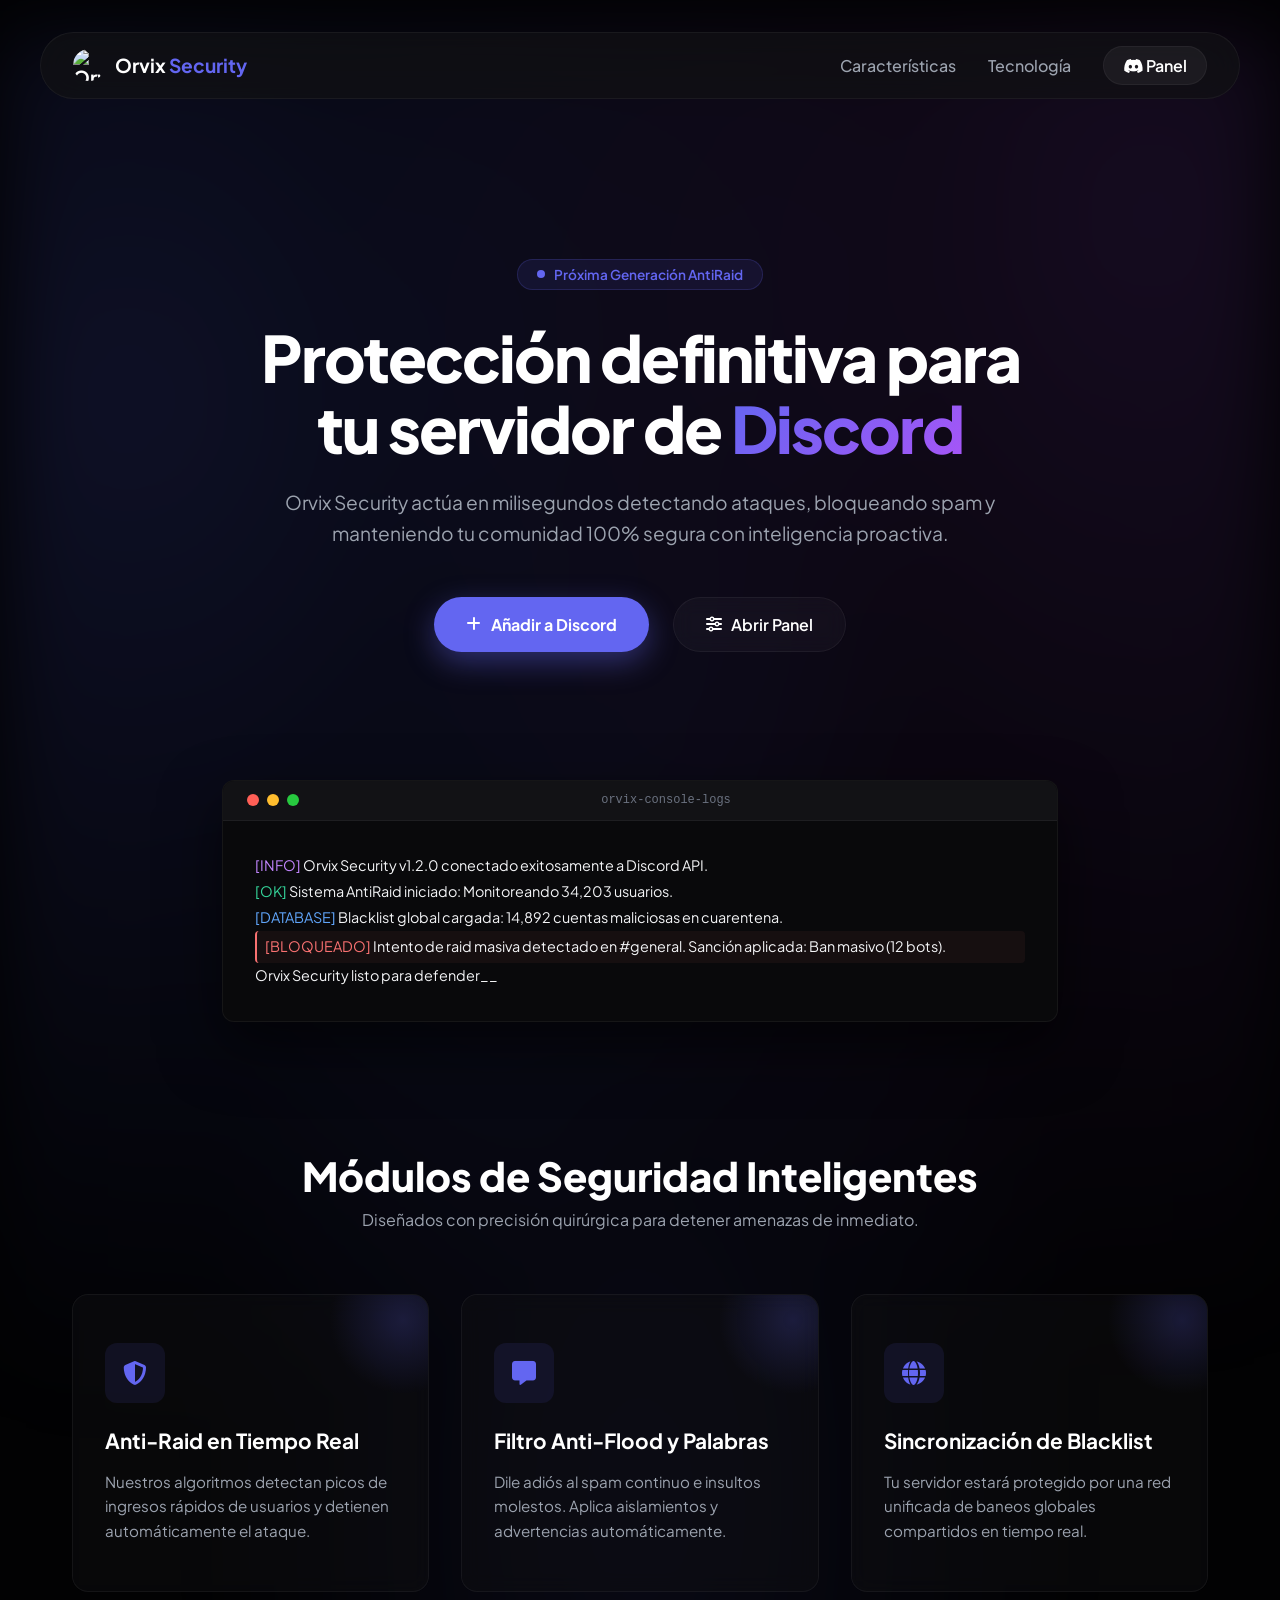
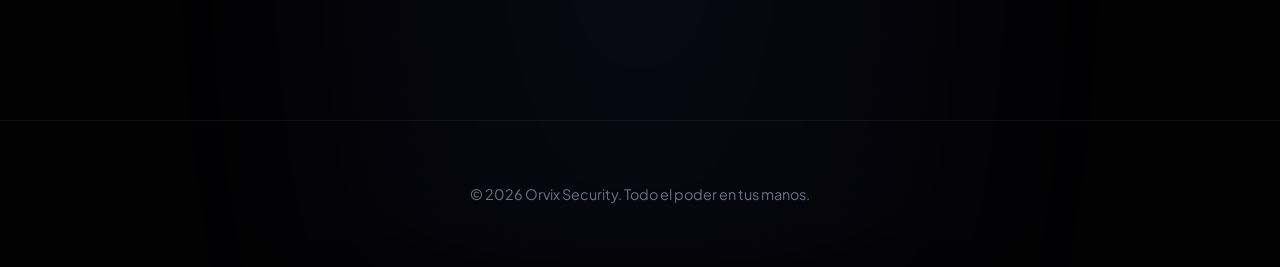
==== public/index.html @ feacaa22 "jl" ====
<!DOCTYPE html>
<html lang="es">
<head>
    <meta charset="UTF-8">
    <meta name="viewport" content="width=device-width, initial-scale=1.0">
    <title>Orvix Security - Bot AntiRaid y Moderación de Discord</title>
    <link href="https://fonts.googleapis.com/css2?family=Outfit:wght@300;400;500;600;700;800&family=Plus+Jakarta+Sans:wght@300;400;500;600;700;800&display=swap" rel="stylesheet">
    <link rel="stylesheet" href="css/style.css">
    <link rel="stylesheet" href="https://cdnjs.cloudflare.com/ajax/libs/font-awesome/6.4.0/css/all.min.css">
    <link href="https://unpkg.com/aos@2.3.1/dist/aos.css" rel="stylesheet">
</head>
<body class="landing-body">
    <!-- Malla de gradiente interactiva de fondo -->
    <div class="mesh-gradient"></div>

    <!-- Navegación Flotante Tipo Píldora -->
    <nav class="nav-pill" data-aos="fade-down" data-aos-duration="1000">
        <div class="nav-logo">
            <img src="https://media.discordapp.net/attachments/1495355837869330542/1496602195796295752/standard.gif?ex=69ea7ae9&is=69e92969&hm=0b5e1626ff31b39a719d5ad68969582fd175953d2feea254661c828d80ffaebe&=" alt="Orvix Logo">
            <span>Orvix <strong>Security</strong></span>
        </div>
        <div class="nav-links-wrapper">
            <a href="#features">Características</a>
            <a href="#mockup">Tecnología</a>
            <a href="https://discord.com/oauth2/authorize?client_id=1496434065375629362&response_type=code&redirect_uri=http%3A%2F%2Flocalhost%3A3000%2Fcallback&scope=identify+guilds" class="btn-nav-login"><i class="fa-brands fa-discord"></i> Panel</a>
        </div>
    </nav>

    <!-- Hero Section -->
    <header class="hero-section">
        <div class="hero-container">
            <div class="hero-badge" data-aos="fade-up" data-aos-duration="800">
                <span class="pulse-dot"></span> Próxima Generación AntiRaid
            </div>
            <h1 data-aos="fade-up" data-aos-delay="100" data-aos-duration="1000">
                Protección definitiva para tu servidor de <span>Discord</span>
            </h1>
            <p data-aos="fade-up" data-aos-delay="200" data-aos-duration="1000">
                Orvix Security actúa en milisegundos detectando ataques, bloqueando spam y manteniendo tu comunidad 100% segura con inteligencia proactiva.
            </p>
            <div class="hero-cta-group" data-aos="fade-up" data-aos-delay="300" data-aos-duration="1000">
                <a href="#" class="btn-glow-primary"><i class="fa-solid fa-plus"></i> Añadir a Discord</a>
                <a href="https://discord.com/oauth2/authorize?client_id=1496434065375629362&response_type=code&redirect_uri=http%3A%2F%2Flocalhost%3A3000%2Fcallback&scope=identify+guilds" class="btn-glass"><i class="fa-solid fa-sliders"></i> Abrir Panel</a>
            </div>
        </div>
    </header>

    <!-- Mockup Visual de la Consola/Bot -->
    <section id="mockup" class="mockup-section" data-aos="fade-up" data-aos-duration="1200">
        <div class="terminal-container">
            <div class="terminal-header">
                <div class="terminal-buttons">
                    <span></span>
                    <span></span>
                    <span></span>
                </div>
                <div class="terminal-title">orvix-console-logs</div>
            </div>
            <div class="terminal-body">
                <p class="t-line"><span class="t-purple">[INFO]</span> Orvix Security v1.2.0 conectado exitosamente a Discord API.</p>
                <p class="t-line"><span class="t-green">[OK]</span> Sistema AntiRaid iniciado: Monitoreando 34,203 usuarios.</p>
                <p class="t-line"><span class="t-blue">[DATABASE]</span> Blacklist global cargada: 14,892 cuentas maliciosas en cuarentena.</p>
                <p class="t-line alert-line"><span class="t-red">[BLOQUEADO]</span> Intento de raid masiva detectado en #general. Sanción aplicada: Ban masivo (12 bots).</p>
                <p class="t-line cursor-line">Orvix Security listo para defender_</p>
            </div>
        </div>
    </section>

    <!-- Características con Tarjetas Modernas -->
    <section id="features" class="features-section">
        <div class="section-header" data-aos="fade-up">
            <h2>Módulos de Seguridad Inteligentes</h2>
            <p>Diseñados con precisión quirúrgica para detener amenazas de inmediato.</p>
        </div>
        <div class="features-grid-custom">
            <div class="glass-feature-card" data-aos="fade-up" data-aos-delay="100">
                <div class="card-glow"></div>
                <div class="feature-icon"><i class="fa-solid fa-shield-halved"></i></div>
                <h3>Anti-Raid en Tiempo Real</h3>
                <p>Nuestros algoritmos detectan picos de ingresos rápidos de usuarios y detienen automáticamente el ataque.</p>
            </div>
            <div class="glass-feature-card" data-aos="fade-up" data-aos-delay="200">
                <div class="card-glow"></div>
                <div class="feature-icon"><i class="fa-solid fa-message"></i></div>
                <h3>Filtro Anti-Flood y Palabras</h3>
                <p>Dile adiós al spam continuo e insultos molestos. Aplica aislamientos y advertencias automáticamente.</p>
            </div>
            <div class="glass-feature-card" data-aos="fade-up" data-aos-delay="300">
                <div class="card-glow"></div>
                <div class="feature-icon"><i class="fa-solid fa-globe"></i></div>
                <h3>Sincronización de Blacklist</h3>
                <p>Tu servidor estará protegido por una red unificada de baneos globales compartidos en tiempo real.</p>
            </div>
        </div>
    </section>

    <footer class="landing-footer">
        <p>&copy; 2026 Orvix Security. Todo el poder en tus manos.</p>
    </footer>

    <script src="https://unpkg.com/aos@2.3.1/dist/aos.js"></script>
    <script>
        AOS.init({ once: true });
    </script>
</body>
</html>
---- public/css/style.css ----
/* SISTEMA DE DISEÑO PREMIUM ORVIX SECURITY */
:root {
    --bg-black: #050505;
    --bg-darker: #0c0c0e;
    --bg-card: #121215;
    --bg-input: #1a1a1f;
    --border-color: rgba(255, 255, 255, 0.05);
    
    --primary: #5865F2; /* Discord Blurple */
    --primary-vibrant: #6366f1; /* Neon Indigo */
    --accent: #a855f7; /* Purple */
    --success: #10b981;
    --error: #ef4444;

    --text-white: #ffffff;
    --text-gray: #f3f4f6;
    --text-muted: #9ca3af;
    --text-dark: #6b7280;
}

* {
    margin: 0;
    padding: 0;
    box-sizing: border-box;
    font-family: 'Plus Jakarta Sans', 'Outfit', sans-serif;
    scroll-behavior: smooth;
}

body {
    background-color: var(--bg-black);
    color: var(--text-white);
    overflow-x: hidden;
}

/* --- ESTILOS DE LA LANDING PAGE --- */
.landing-body {
    background: #020203;
    position: relative;
    min-height: 100vh;
}

.mesh-gradient {
    position: absolute;
    top: 0; left: 0; right: 0; bottom: 0;
    background-image: 
        radial-gradient(at 10% 20%, rgba(88, 101, 242, 0.15) 0px, transparent 50%),
        radial-gradient(at 90% 10%, rgba(168, 85, 247, 0.12) 0px, transparent 50%),
        radial-gradient(at 50% 80%, rgba(99, 102, 241, 0.08) 0px, transparent 50%);
    filter: blur(40px);
    z-index: 0;
    pointer-events: none;
}

/* Nav Píldora Flotante */
.nav-pill {
    display: flex;
    justify-content: space-between;
    align-items: center;
    max-width: 1200px;
    margin: 2rem auto;
    padding: 0.8rem 2rem;
    background: rgba(18, 18, 21, 0.7);
    border: 1px solid var(--border-color);
    border-radius: 100px;
    backdrop-filter: blur(20px);
    position: sticky;
    top: 2rem;
    z-index: 100;
}

.nav-logo {
    display: flex;
    align-items: center;
    gap: 0.6rem;
    font-size: 1.2rem;
    font-weight: 700;
}
.nav-logo img {
    width: 32px;
    height: 32px;
    border-radius: 50%;
}
.nav-logo span strong {
    color: var(--primary-vibrant);
}

.nav-links-wrapper {
    display: flex;
    gap: 2rem;
    align-items: center;
}
.nav-links-wrapper a {
    color: var(--text-muted);
    text-decoration: none;
    font-weight: 500;
    transition: color 0.3s;
}
.nav-links-wrapper a:hover {
    color: var(--text-white);
}

.btn-nav-login {
    background: rgba(255, 255, 255, 0.05);
    color: var(--text-white) !important;
    border: 1px solid var(--border-color);
    padding: 0.5rem 1.2rem;
    border-radius: 50px;
    font-weight: 600 !important;
    transition: all 0.3s !important;
}
.btn-nav-login:hover {
    background: var(--text-white);
    color: var(--bg-black) !important;
}

/* Hero Section */
.hero-section {
    display: flex;
    flex-direction: column;
    justify-content: center;
    align-items: center;
    text-align: center;
    padding: 8rem 2rem 4rem 2rem;
    position: relative;
    z-index: 2;
}

.hero-container {
    max-width: 800px;
}

.hero-badge {
    background: rgba(99, 102, 241, 0.1);
    border: 1px solid rgba(99, 102, 241, 0.2);
    color: var(--primary-vibrant);
    padding: 0.4rem 1.2rem;
    border-radius: 50px;
    font-size: 0.85rem;
    font-weight: 600;
    display: inline-flex;
    align-items: center;
    gap: 0.6rem;
    margin-bottom: 2rem;
}

.pulse-dot {
    width: 8px;
    height: 8px;
    background: var(--primary-vibrant);
    border-radius: 50%;
    animation: pulse 1.5s infinite;
}
@keyframes pulse {
    0% { transform: scale(0.95); box-shadow: 0 0 0 0 rgba(99, 102, 241, 0.7); }
    70% { transform: scale(1); box-shadow: 0 0 0 8px rgba(99, 102, 241, 0); }
    100% { transform: scale(0.95); box-shadow: 0 0 0 0 rgba(99, 102, 241, 0); }
}

.hero-section h1 {
    font-size: 4rem;
    font-weight: 800;
    line-height: 1.1;
    margin-bottom: 1.5rem;
    letter-spacing: -2px;
}
.hero-section h1 span {
    background: linear-gradient(135deg, var(--primary-vibrant), var(--accent));
    -webkit-background-clip: text;
    -webkit-text-fill-color: transparent;
}

.hero-section p {
    color: var(--text-muted);
    font-size: 1.2rem;
    line-height: 1.6;
    margin-bottom: 3rem;
}

.hero-cta-group {
    display: flex;
    gap: 1.5rem;
    justify-content: center;
}

/* BOTONES PREMIUM GLOw */
.btn-glow-primary {
    background: var(--primary-vibrant);
    color: var(--text-white);
    border: none;
    padding: 1rem 2rem;
    border-radius: 50px;
    font-weight: 700;
    cursor: pointer;
    font-size: 1rem;
    text-decoration: none;
    display: inline-flex;
    align-items: center;
    gap: 0.6rem;
    box-shadow: 0 10px 30px rgba(99, 102, 241, 0.4);
    transition: all 0.3s;
}
.btn-glow-primary:hover {
    transform: translateY(-3px);
    box-shadow: 0 15px 35px rgba(99, 102, 241, 0.6);
}

.btn-glass {
    background: rgba(255, 255, 255, 0.03);
    color: var(--text-white);
    border: 1px solid var(--border-color);
    padding: 1rem 2rem;
    border-radius: 50px;
    font-weight: 600;
    cursor: pointer;
    font-size: 1rem;
    text-decoration: none;
    display: inline-flex;
    align-items: center;
    gap: 0.6rem;
    backdrop-filter: blur(10px);
    transition: all 0.3s;
}
.btn-glass:hover {
    background: rgba(255, 255, 255, 0.08);
    transform: translateY(-3px);
}

/* Mockup Terminal */
.mockup-section {
    max-width: 900px;
    margin: 4rem auto;
    padding: 0 2rem;
    z-index: 2;
    position: relative;
}
.terminal-container {
    background: #09090b;
    border: 1px solid var(--border-color);
    border-radius: 12px;
    overflow: hidden;
    box-shadow: 0 25px 60px rgba(0,0,0,0.6);
}
.terminal-header {
    background: #121215;
    padding: 0.8rem 1.5rem;
    display: flex;
    align-items: center;
    border-bottom: 1px solid var(--border-color);
}
.terminal-buttons {
    display: flex;
    gap: 0.5rem;
}
.terminal-buttons span {
    width: 12px;
    height: 12px;
    border-radius: 50%;
    display: inline-block;
}
.terminal-buttons span:nth-child(1) { background: #ff5f56; }
.terminal-buttons span:nth-child(2) { background: #ffbd2e; }
.terminal-buttons span:nth-child(3) { background: #27c93f; }
.terminal-title {
    margin: 0 auto;
    font-size: 0.75rem;
    font-family: monospace;
    color: var(--text-dark);
}
.terminal-body {
    padding: 2rem;
    font-family: monospace;
    font-size: 0.9rem;
    line-height: 1.8;
}
.t-line { color: var(--text-gray); }
.t-purple { color: #c084fc; }
.t-green { color: #34d399; }
.t-blue { color: #60a5fa; }
.t-red { color: #f87171; }
.alert-line {
    background: rgba(248, 113, 113, 0.05);
    padding: 0.2rem 0.5rem;
    border-radius: 4px;
    border-left: 2px solid #f87171;
}
.cursor-line::after {
    content: '_';
    animation: blink 1s infinite;
}
@keyframes blink { 50% { opacity: 0; } }

/* Features Section (Landing) */
.features-section {
    max-width: 1200px;
    margin: 8rem auto;
    padding: 0 2rem;
    z-index: 2;
    position: relative;
}
.section-header {
    text-align: center;
    margin-bottom: 4rem;
}
.section-header h2 {
    font-size: 2.5rem;
    font-weight: 800;
    margin-bottom: 0.5rem;
}
.section-header p {
    color: var(--text-muted);
}
.features-grid-custom {
    display: grid;
    grid-template-columns: repeat(auto-fit, minmax(320px, 1fr));
    gap: 2rem;
}
.glass-feature-card {
    background: rgba(18, 18, 21, 0.4);
    border: 1px solid var(--border-color);
    padding: 3rem 2rem;
    border-radius: 16px;
    backdrop-filter: blur(10px);
    position: relative;
    overflow: hidden;
    transition: all 0.3s ease;
}
.glass-feature-card:hover {
    transform: translateY(-5px);
    border-color: rgba(99, 102, 241, 0.3);
    box-shadow: 0 15px 40px rgba(99, 102, 241, 0.1);
}
.card-glow {
    position: absolute;
    width: 150px;
    height: 150px;
    background: radial-gradient(circle, rgba(99, 102, 241, 0.2) 0%, transparent 70%);
    top: -50px;
    right: -50px;
}
.feature-icon {
    width: 60px;
    height: 60px;
    border-radius: 12px;
    background: rgba(99, 102, 241, 0.1);
    color: var(--primary-vibrant);
    display: flex;
    align-items: center;
    justify-content: center;
    font-size: 1.5rem;
    margin-bottom: 1.5rem;
}
.glass-feature-card h3 {
    font-size: 1.3rem;
    font-weight: 700;
    margin-bottom: 1rem;
}
.glass-feature-card p {
    color: var(--text-muted);
    font-size: 0.95rem;
    line-height: 1.6;
}

.landing-footer {
    text-align: center;
    padding: 4rem;
    border-top: 1px solid var(--border-color);
    color: var(--text-dark);
    font-size: 0.9rem;
}

/* --- ESTILOS DEL DASHBOARD --- */
.dashboard-body {
    background-color: var(--bg-black);
    display: flex;
    height: 100vh;
    overflow: hidden;
}

/* Sidebar Nueva */
.dashboard-sidebar {
    width: 280px;
    background: var(--bg-darker);
    border-right: 1px solid var(--border-color);
    display: flex;
    flex-direction: column;
    justify-content: space-between;
    padding: 2rem 1.5rem;
    z-index: 10;
}
.sidebar-logo {
    display: flex;
    align-items: center;
    gap: 0.8rem;
    margin-bottom: 3rem;
}
.sidebar-logo img {
    width: 36px;
    height: 36px;
    border-radius: 50%;
}
.logo-meta h3 {
    font-size: 1.2rem;
    font-weight: 800;
    line-height: 1;
}
.logo-meta span {
    font-size: 0.65rem;
    color: var(--text-dark);
    font-weight: 700;
    letter-spacing: 1px;
}
.sidebar-nav {
    display: flex;
    flex-direction: column;
    gap: 2rem;
}
.grp-label {
    font-size: 0.7rem;
    font-weight: 800;
    color: var(--text-dark);
    letter-spacing: 1px;
    display: block;
    margin-bottom: 0.8rem;
}
.nav-item {
    display: flex;
    align-items: center;
    gap: 0.8rem;
    padding: 0.75rem 1rem;
    border-radius: 12px;
    color: var(--text-muted);
    text-decoration: none;
    font-weight: 600;
    font-size: 0.9rem;
    transition: all 0.2s;
    margin-bottom: 0.3rem;
}
.nav-item i {
    font-size: 1.05rem;
}
.nav-item:hover:not(.disabled) {
    color: var(--text-white);
    background: rgba(255, 255, 255, 0.02);
}
.nav-item.active {
    background: rgba(99, 102, 241, 0.1);
    color: var(--primary-vibrant);
}
.nav-item.disabled {
    opacity: 0.4;
    cursor: not-allowed;
}
.soon-badge {
    margin-left: auto;
    font-size: 0.6rem;
    background: rgba(255, 255, 255, 0.05);
    padding: 0.2rem 0.5rem;
    border-radius: 50px;
    color: var(--text-dark);
}

.support-button {
    background: rgba(88, 101, 242, 0.1);
    color: var(--primary);
    text-decoration: none;
    font-weight: 700;
    padding: 0.8rem;
    border-radius: 12px;
    text-align: center;
    display: block;
    margin-bottom: 1.5rem;
    border: 1px solid rgba(88, 101, 242, 0.2);
    transition: all 0.2s;
}
.support-button:hover {
    background: var(--primary);
    color: var(--text-white);
}

.user-info-card {
    display: flex;
    align-items: center;
    gap: 0.8rem;
    background: rgba(255, 255, 255, 0.02);
    border: 1px solid var(--border-color);
    padding: 0.8rem;
    border-radius: 12px;
    margin-bottom: 1rem;
}
.avatar-img {
    width: 32px;
    height: 32px;
    border-radius: 50%;
}
.user-tag {
    font-weight: 600;
    font-size: 0.85rem;
    white-space: nowrap;
    overflow: hidden;
    text-overflow: ellipsis;
}
.logout-button {
    color: var(--error);
    text-decoration: none;
    font-weight: 600;
    font-size: 0.9rem;
    display: flex;
    align-items: center;
    justify-content: center;
    gap: 0.5rem;
    padding: 0.75rem;
    border-radius: 12px;
    transition: background 0.2s;
}
.logout-button:hover {
    background: rgba(239, 68, 68, 0.05);
}

/* Área de contenido */
.dashboard-content {
    flex: 1;
    position: relative;
    background: #080809;
}
.content-scrollable {
    height: 100vh;
    overflow-y: auto;
    padding: 3rem 4rem;
}

/* Pantalla de carga / Error */
.overlay-screen {
    position: absolute;
    inset: 0;
    display: flex;
    flex-direction: column;
    align-items: center;
    justify-content: center;
    background: var(--bg-black);
    z-index: 50;
}
.animated-spinner {
    width: 48px;
    height: 48px;
    border: 3px solid rgba(99, 102, 241, 0.1);
    border-top: 3px solid var(--primary-vibrant);
    border-radius: 50%;
    animation: spin 1s linear infinite;
    margin-bottom: 1.5rem;
}

/* Meta badges */
.top-meta-badge {
    background: rgba(16, 185, 129, 0.1);
    border: 1px solid rgba(16, 185, 129, 0.2);
    color: var(--success);
    font-weight: 700;
    font-size: 0.75rem;
    letter-spacing: 0.5px;
    padding: 0.4rem 0.8rem;
    border-radius: 50px;
    display: inline-flex;
    align-items: center;
    gap: 0.5rem;
    margin-bottom: 1.5rem;
}
.pulse-green {
    width: 6px;
    height: 6px;
    background: var(--success);
    border-radius: 50%;
    animation: pulse-g 1.5s infinite;
}
@keyframes pulse-g {
    0% { transform: scale(0.95); box-shadow: 0 0 0 0 rgba(16, 185, 129, 0.7); }
    70% { transform: scale(1); box-shadow: 0 0 0 6px rgba(16, 185, 129, 0); }
    100% { transform: scale(0.95); box-shadow: 0 0 0 0 rgba(16, 185, 129, 0); }
}

.dash-title {
    font-size: 2.2rem;
    font-weight: 800;
    margin-bottom: 0.4rem;
    letter-spacing: -1px;
}
.dash-subtitle {
    color: var(--text-muted);
    font-size: 0.95rem;
    margin-bottom: 3rem;
}

/* Cuadrícula de Servidores */
.servers-grid-container {
    display: grid;
    grid-template-columns: repeat(auto-fill, minmax(350px, 1fr));
    gap: 1.5rem;
}
.premium-server-card {
    background: var(--bg-card);
    border: 1px solid var(--border-color);
    border-radius: 16px;
    padding: 1.5rem;
    display: flex;
    align-items: center;
    gap: 1.2rem;
    transition: all 0.3s ease;
    cursor: pointer;
    position: relative;
    overflow: hidden;
}
.premium-server-card:hover {
    transform: translateY(-3px);
    border-color: rgba(99, 102, 241, 0.3);
    box-shadow: 0 10px 30px rgba(0,0,0,0.4);
}
.card-icon {
    width: 54px;
    height: 54px;
    border-radius: 14px;
    background: rgba(99, 102, 241, 0.1);
    color: var(--primary-vibrant);
    display: flex;
    align-items: center;
    justify-content: center;
    font-weight: 800;
    font-size: 1.2rem;
    object-fit: cover;
}
.card-info {
    flex: 1;
    overflow: hidden;
}
.card-name {
    font-weight: 700;
    font-size: 1.05rem;
    white-space: nowrap;
    overflow: hidden;
    text-overflow: ellipsis;
    margin-bottom: 0.1rem;
}
.card-id {
    font-size: 0.75rem;
    color: var(--text-dark);
}
.btn-card-action {
    background: rgba(255, 255, 255, 0.03);
    border: 1px solid var(--border-color);
    color: var(--text-muted);
    padding: 0.5rem 1rem;
    border-radius: 10px;
    font-size: 0.8rem;
    font-weight: 600;
    cursor: pointer;
    transition: all 0.2s;
}
.premium-server-card:hover .btn-card-action {
    background: var(--primary-vibrant);
    color: var(--text-white);
    border-color: var(--primary-vibrant);
}

/* VISTA AJUSTES INTERNA */
.back-link-wrapper {
    color: var(--text-muted);
    font-weight: 600;
    font-size: 0.9rem;
    display: inline-flex;
    align-items: center;
    gap: 0.5rem;
    cursor: pointer;
    margin-bottom: 2rem;
    transition: color 0.2s;
}
.back-link-wrapper:hover {
    color: var(--text-white);
}

.modules-grid-layout {
    display: grid;
    grid-template-columns: repeat(auto-fill, minmax(360px, 1fr));
    gap: 1.5rem;
    margin-bottom: 4rem;
}

/* Tarjetas de Módulos Premium */
.premium-card {
    background: var(--bg-card);
    border: 1px solid var(--border-color);
    border-radius: 16px;
    padding: 2rem;
    position: relative;
    overflow: hidden;
    transition: all 0.3s;
}
.premium-card:hover {
    border-color: rgba(99, 102, 241, 0.2);
}
.card-glow-bg {
    position: absolute;
    width: 200px;
    height: 200px;
    background: radial-gradient(circle, rgba(99, 102, 241, 0.03) 0%, transparent 70%);
    bottom: -100px;
    right: -100px;
}
.card-header-flex {
    display: flex;
    justify-content: space-between;
    align-items: center;
    margin-bottom: 0.8rem;
}
.card-header-flex h3 {
    font-size: 1.15rem;
    font-weight: 700;
}
.card-desc {
    color: var(--text-muted);
    font-size: 0.85rem;
    line-height: 1.5;
    margin-bottom: 1.5rem;
}
.card-options {
    margin-top: 1rem;
}
.input-lbl {
    display: block;
    font-size: 0.75rem;
    font-weight: 700;
    color: var(--text-dark);
    text-transform: uppercase;
    letter-spacing: 0.5px;
    margin-bottom: 0.4rem;
}

/* Controles personalizados */
.custom-select, .custom-textarea {
    width: 100%;
    background: var(--bg-input);
    border: 1px solid var(--border-color);
    color: var(--text-white);
    padding: 0.8rem 1rem;
    border-radius: 10px;
    font-size: 0.9rem;
    outline: none;
    transition: border-color 0.2s;
}
.custom-select:focus, .custom-textarea:focus {
    border-color: var(--primary-vibrant);
}
.custom-textarea {
    resize: vertical;
    min-height: 80px;
}

.save-bar {
    display: flex;
    justify-content: flex-end;
}

/* Switch Moderno */
.switch-modern {
    position: relative;
    display: inline-block;
    width: 46px;
    height: 24px;
}
.switch-modern input { opacity: 0; width: 0; height: 0; }
.switch-slider {
    position: absolute;
    cursor: pointer;
    inset: 0;
    background-color: var(--bg-input);
    transition: .3s;
    border-radius: 34px;
    border: 1px solid var(--border-color);
}
.switch-slider:before {
    position: absolute;
    content: "";
    height: 16px;
    width: 16px;
    left: 3px;
    bottom: 3px;
    background-color: var(--text-muted);
    transition: .3s;
    border-radius: 50%;
}
.switch-modern input:checked + .switch-slider {
    background-color: var(--primary-vibrant);
    border-color: var(--primary-vibrant);
}
.switch-modern input:checked + .switch-slider:before {
    transform: translateX(22px);
    background-color: var(--text-white);
}

/* Notificación Flotante Estilo Toast */
.toast-card {
    position: fixed;
    bottom: 2rem;
    right: 2rem;
    background: var(--bg-card);
    border: 1px solid var(--border-color);
    border-radius: 16px;
    padding: 1rem 1.5rem;
    display: flex;
    align-items: center;
    gap: 1rem;
    box-shadow: 0 20px 40px rgba(0,0,0,0.5);
    transform: translateY(150px);
    opacity: 0;
    transition: all 0.4s cubic-bezier(0.175, 0.885, 0.32, 1.275);
    z-index: 1000;
}
.toast-card.show {
    transform: translateY(0);
    opacity: 1;
}
.toast-indicator {
    width: 10px;
    height: 10px;
    border-radius: 50%;
    background: var(--success);
}
.toast-card.error .toast-indicator {
    background: var(--error);
}
.toast-body-content h4 {
    font-size: 0.9rem;
    font-weight: 700;
}
.toast-body-content p {
    font-size: 0.8rem;
    color: var(--text-muted);
}
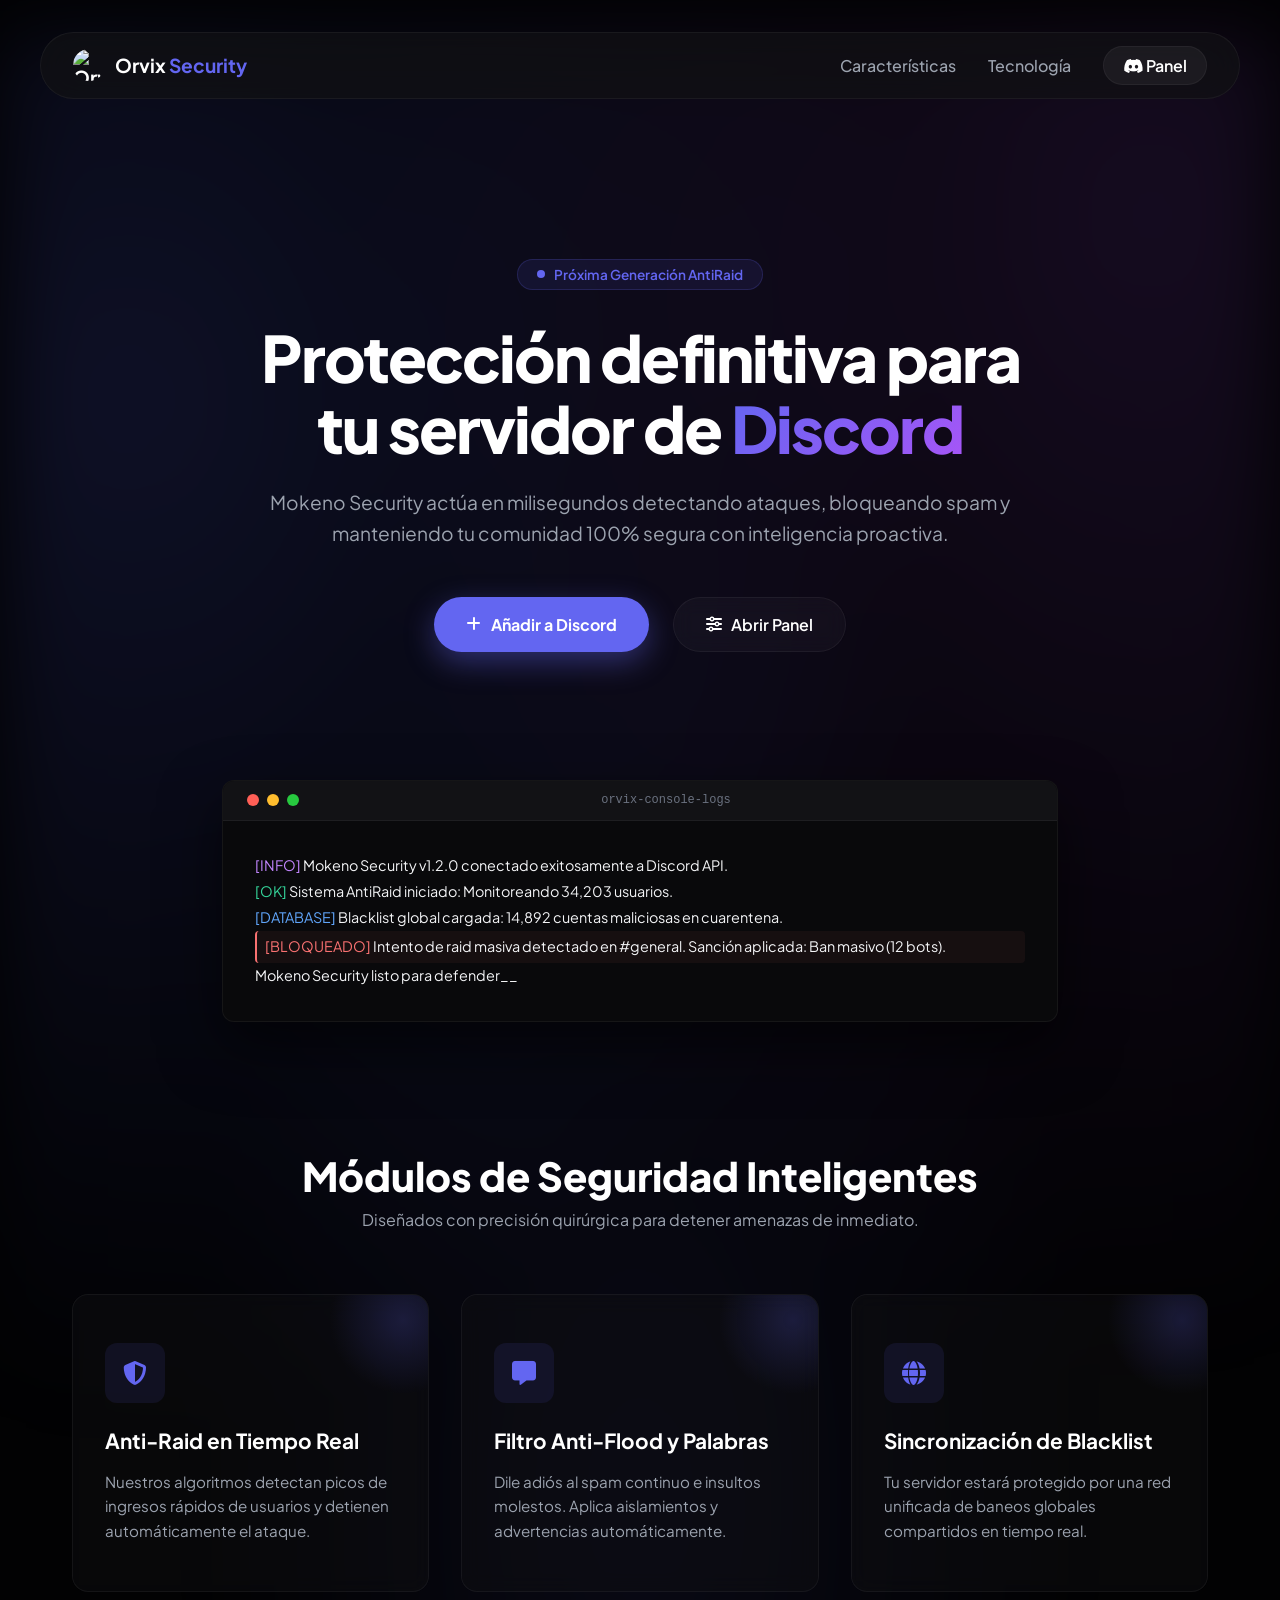
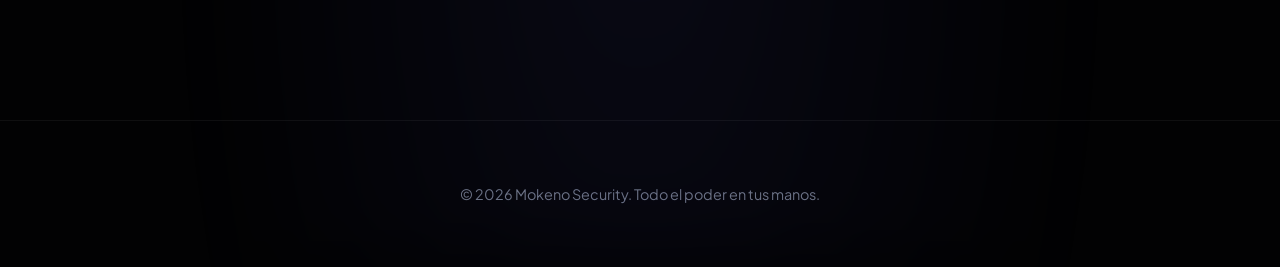
==== commit 5e6eb05a: "fg" ====
--- a/public/index.html
+++ b/public/index.html
@@ -1,9 +1,9 @@
-<!DOCTYPE html>
+﻿<!DOCTYPE html>
 <html lang="es">
 <head>
     <meta charset="UTF-8">
     <meta name="viewport" content="width=device-width, initial-scale=1.0">
-    <title>Orvix Security - Bot AntiRaid y Moderación de Discord</title>
+    <title>Mokeno Security - Bot AntiRaid y Moderación de Discord</title>
     <link href="https://fonts.googleapis.com/css2?family=Outfit:wght@300;400;500;600;700;800&family=Plus+Jakarta+Sans:wght@300;400;500;600;700;800&display=swap" rel="stylesheet">
     <link rel="stylesheet" href="css/style.css">
     <link rel="stylesheet" href="https://cdnjs.cloudflare.com/ajax/libs/font-awesome/6.4.0/css/all.min.css">
@@ -16,13 +16,13 @@
     <!-- Navegación Flotante Tipo Píldora -->
     <nav class="nav-pill" data-aos="fade-down" data-aos-duration="1000">
         <div class="nav-logo">
-            <img src="https://media.discordapp.net/attachments/1495355837869330542/1496602195796295752/standard.gif?ex=69ea7ae9&is=69e92969&hm=0b5e1626ff31b39a719d5ad68969582fd175953d2feea254661c828d80ffaebe&=" alt="Orvix Logo">
+            <img src="https://i.ibb.co/cSg12pdZ/ct54.webp" alt="Orvix Logo">
             <span>Orvix <strong>Security</strong></span>
         </div>
         <div class="nav-links-wrapper">
             <a href="#features">Características</a>
             <a href="#mockup">Tecnología</a>
-            <a href="https://discord.com/oauth2/authorize?client_id=1496434065375629362&response_type=code&redirect_uri=http%3A%2F%2Flocalhost%3A3000%2Fcallback&scope=identify+guilds" class="btn-nav-login"><i class="fa-brands fa-discord"></i> Panel</a>
+            <a href="https://discord.com/oauth2/authorize?client_id=1496434065375629362&response_type=code&redirect_uri=https%3A%2F%2Fmokeno-security.vercel.app%2Fcallback&scope=identify+guilds" class="btn-nav-login"><i class="fa-brands fa-discord"></i> Panel</a>
         </div>
     </nav>
 
@@ -36,11 +36,11 @@
                 Protección definitiva para tu servidor de <span>Discord</span>
             </h1>
             <p data-aos="fade-up" data-aos-delay="200" data-aos-duration="1000">
-                Orvix Security actúa en milisegundos detectando ataques, bloqueando spam y manteniendo tu comunidad 100% segura con inteligencia proactiva.
+                Mokeno Security actúa en milisegundos detectando ataques, bloqueando spam y manteniendo tu comunidad 100% segura con inteligencia proactiva.
             </p>
             <div class="hero-cta-group" data-aos="fade-up" data-aos-delay="300" data-aos-duration="1000">
                 <a href="#" class="btn-glow-primary"><i class="fa-solid fa-plus"></i> Añadir a Discord</a>
-                <a href="https://discord.com/oauth2/authorize?client_id=1496434065375629362&response_type=code&redirect_uri=http%3A%2F%2Flocalhost%3A3000%2Fcallback&scope=identify+guilds" class="btn-glass"><i class="fa-solid fa-sliders"></i> Abrir Panel</a>
+                <a href="https://discord.com/oauth2/authorize?client_id=1496434065375629362&response_type=code&redirect_uri=https%3A%2F%2Fmokeno-security.vercel.app%2Fcallback&scope=identify+guilds" class="btn-glass"><i class="fa-solid fa-sliders"></i> Abrir Panel</a>
             </div>
         </div>
     </header>
@@ -57,11 +57,11 @@
                 <div class="terminal-title">orvix-console-logs</div>
             </div>
             <div class="terminal-body">
-                <p class="t-line"><span class="t-purple">[INFO]</span> Orvix Security v1.2.0 conectado exitosamente a Discord API.</p>
+                <p class="t-line"><span class="t-purple">[INFO]</span> Mokeno Security v1.2.0 conectado exitosamente a Discord API.</p>
                 <p class="t-line"><span class="t-green">[OK]</span> Sistema AntiRaid iniciado: Monitoreando 34,203 usuarios.</p>
                 <p class="t-line"><span class="t-blue">[DATABASE]</span> Blacklist global cargada: 14,892 cuentas maliciosas en cuarentena.</p>
                 <p class="t-line alert-line"><span class="t-red">[BLOQUEADO]</span> Intento de raid masiva detectado en #general. Sanción aplicada: Ban masivo (12 bots).</p>
-                <p class="t-line cursor-line">Orvix Security listo para defender_</p>
+                <p class="t-line cursor-line">Mokeno Security listo para defender_</p>
             </div>
         </div>
     </section>
@@ -95,7 +95,7 @@
     </section>
 
     <footer class="landing-footer">
-        <p>&copy; 2026 Orvix Security. Todo el poder en tus manos.</p>
+        <p>&copy; 2026 Mokeno Security. Todo el poder en tus manos.</p>
     </footer>
 
     <script src="https://unpkg.com/aos@2.3.1/dist/aos.js"></script>
--- a/public/css/style.css
+++ b/public/css/style.css
@@ -1,4 +1,4 @@
-/* SISTEMA DE DISEÑO PREMIUM ORVIX SECURITY */
+﻿/* SISTEMA DE DISEÑO PREMIUM Mokeno Security */
 :root {
     --bg-black: #050505;
     --bg-darker: #0c0c0e;
@@ -833,3 +833,66 @@
     font-size: 0.8rem;
     color: var(--text-muted);
 }
+
+/* --- RESPONSIVE / MOBILE DESIGN --- */
+@media (max-width: 800px) {
+    /* Landing Page Responsive */
+    .nav-pill {
+        flex-direction: column;
+        gap: 1rem;
+        padding: 1rem;
+        border-radius: 20px;
+    }
+    .hero-section h1 {
+        font-size: 2.5rem;
+    }
+    .hero-cta-group {
+        flex-direction: column;
+        width: 100%;
+    }
+    .hero-cta-group a {
+        width: 100%;
+        justify-content: center;
+    }
+    
+    /* Dashboard Responsive */
+    .dashboard-body {
+        flex-direction: column;
+        height: auto;
+        overflow: auto;
+    }
+    .dashboard-sidebar {
+        width: 100%;
+        height: auto;
+        border-right: none;
+        border-bottom: 1px solid var(--border-color);
+        padding: 1.5rem;
+    }
+    .sidebar-logo {
+        margin-bottom: 1.5rem;
+    }
+    .content-scrollable {
+        padding: 1.5rem 1rem;
+        height: auto;
+        overflow: visible;
+    }
+    .servers-grid-container {
+        grid-template-columns: 1fr;
+    }
+    .modules-grid-layout {
+        grid-template-columns: 1fr;
+    }
+    .dash-title {
+        font-size: 1.8rem;
+    }
+    .premium-server-card {
+        flex-direction: column;
+        align-items: flex-start;
+        text-align: left;
+    }
+    .premium-server-card .btn-card-action {
+        width: 100%;
+        text-align: center;
+        margin-top: 1rem;
+    }
+}
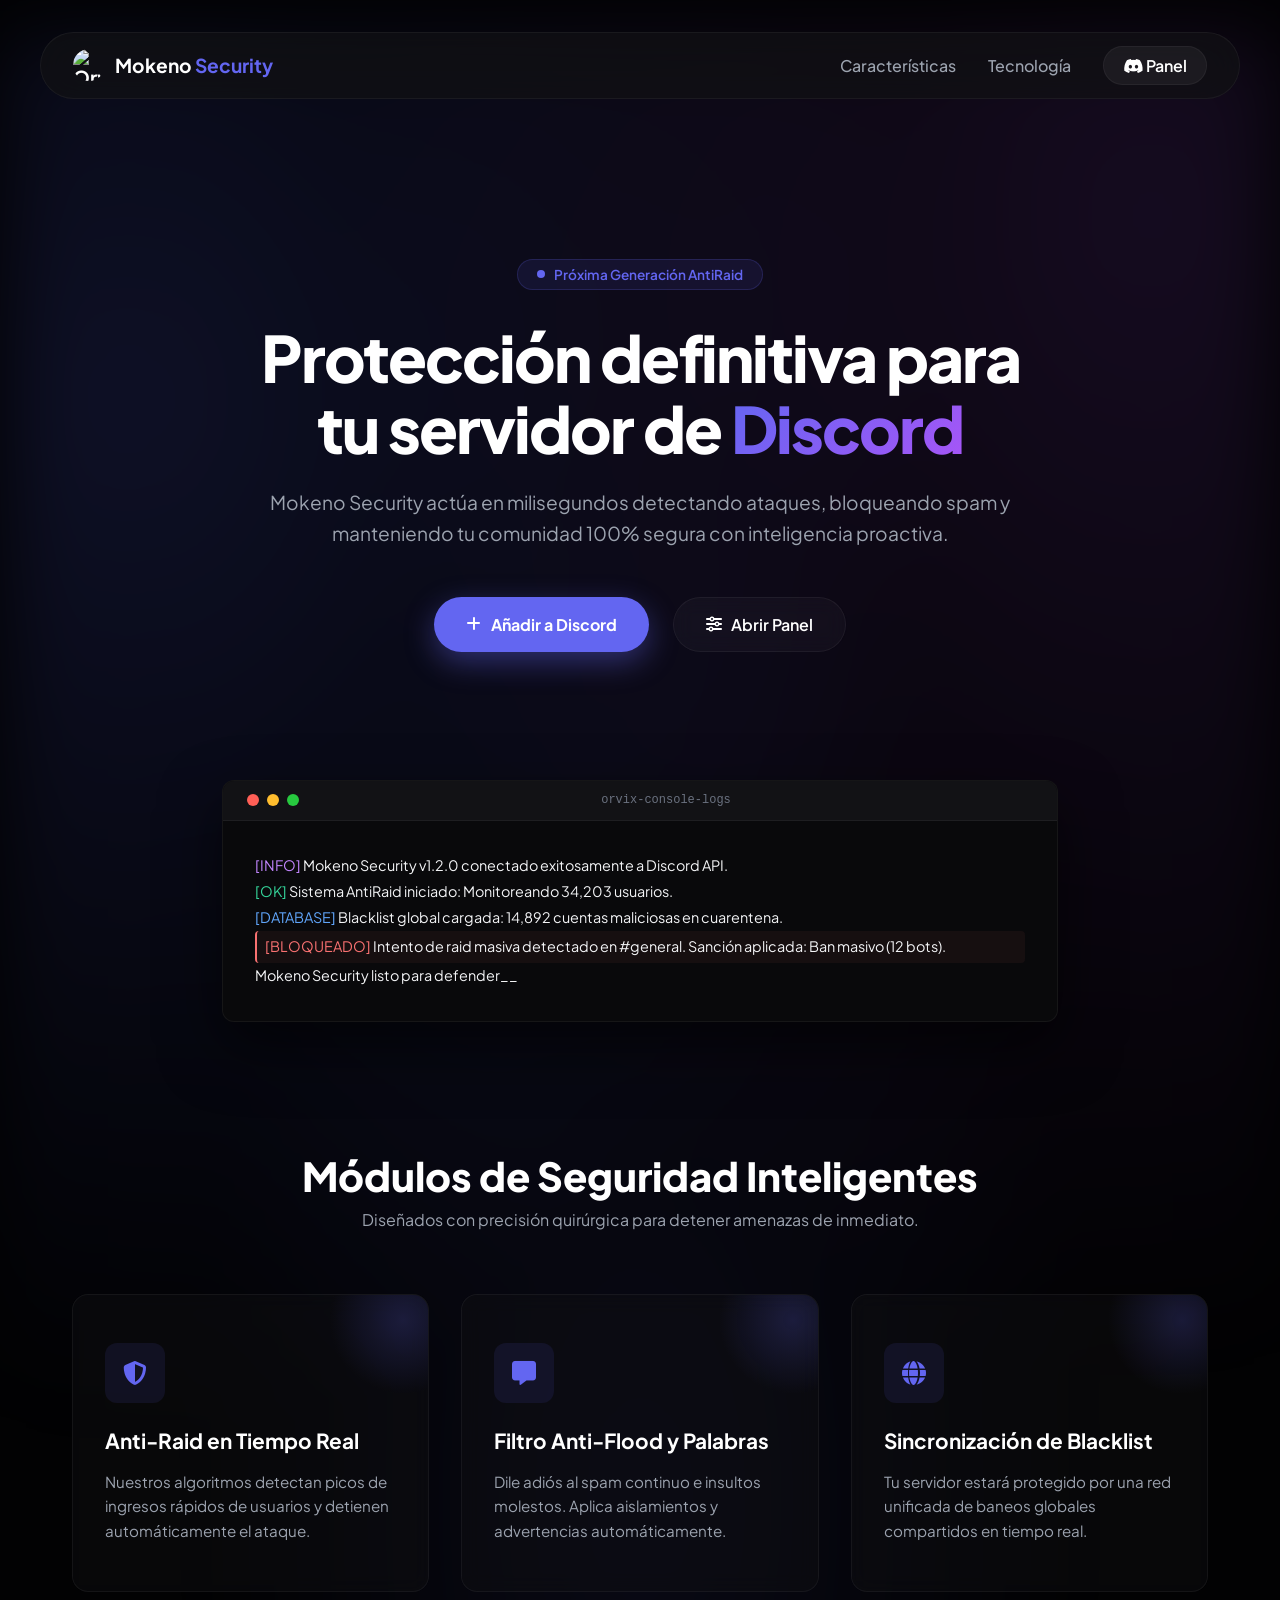
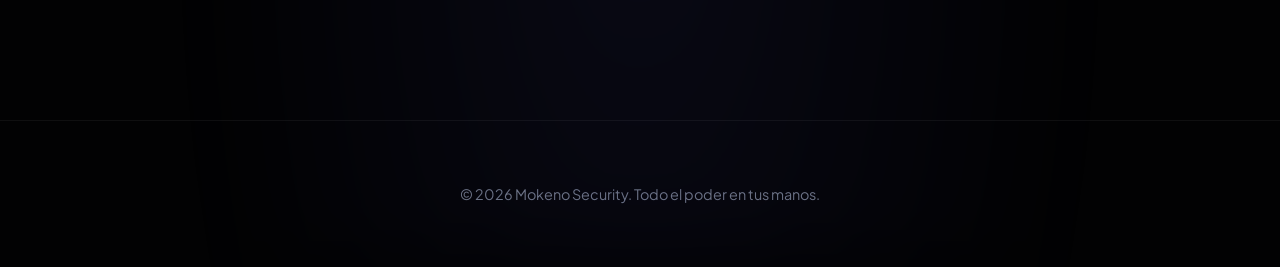
==== commit 3c8c6c82: "rg" ====
--- a/public/index.html
+++ b/public/index.html
@@ -17,7 +17,7 @@
     <nav class="nav-pill" data-aos="fade-down" data-aos-duration="1000">
         <div class="nav-logo">
             <img src="https://i.ibb.co/cSg12pdZ/ct54.webp" alt="Orvix Logo">
-            <span>Orvix <strong>Security</strong></span>
+            <span>Mokeno <strong>Security</strong></span>
         </div>
         <div class="nav-links-wrapper">
             <a href="#features">Características</a>
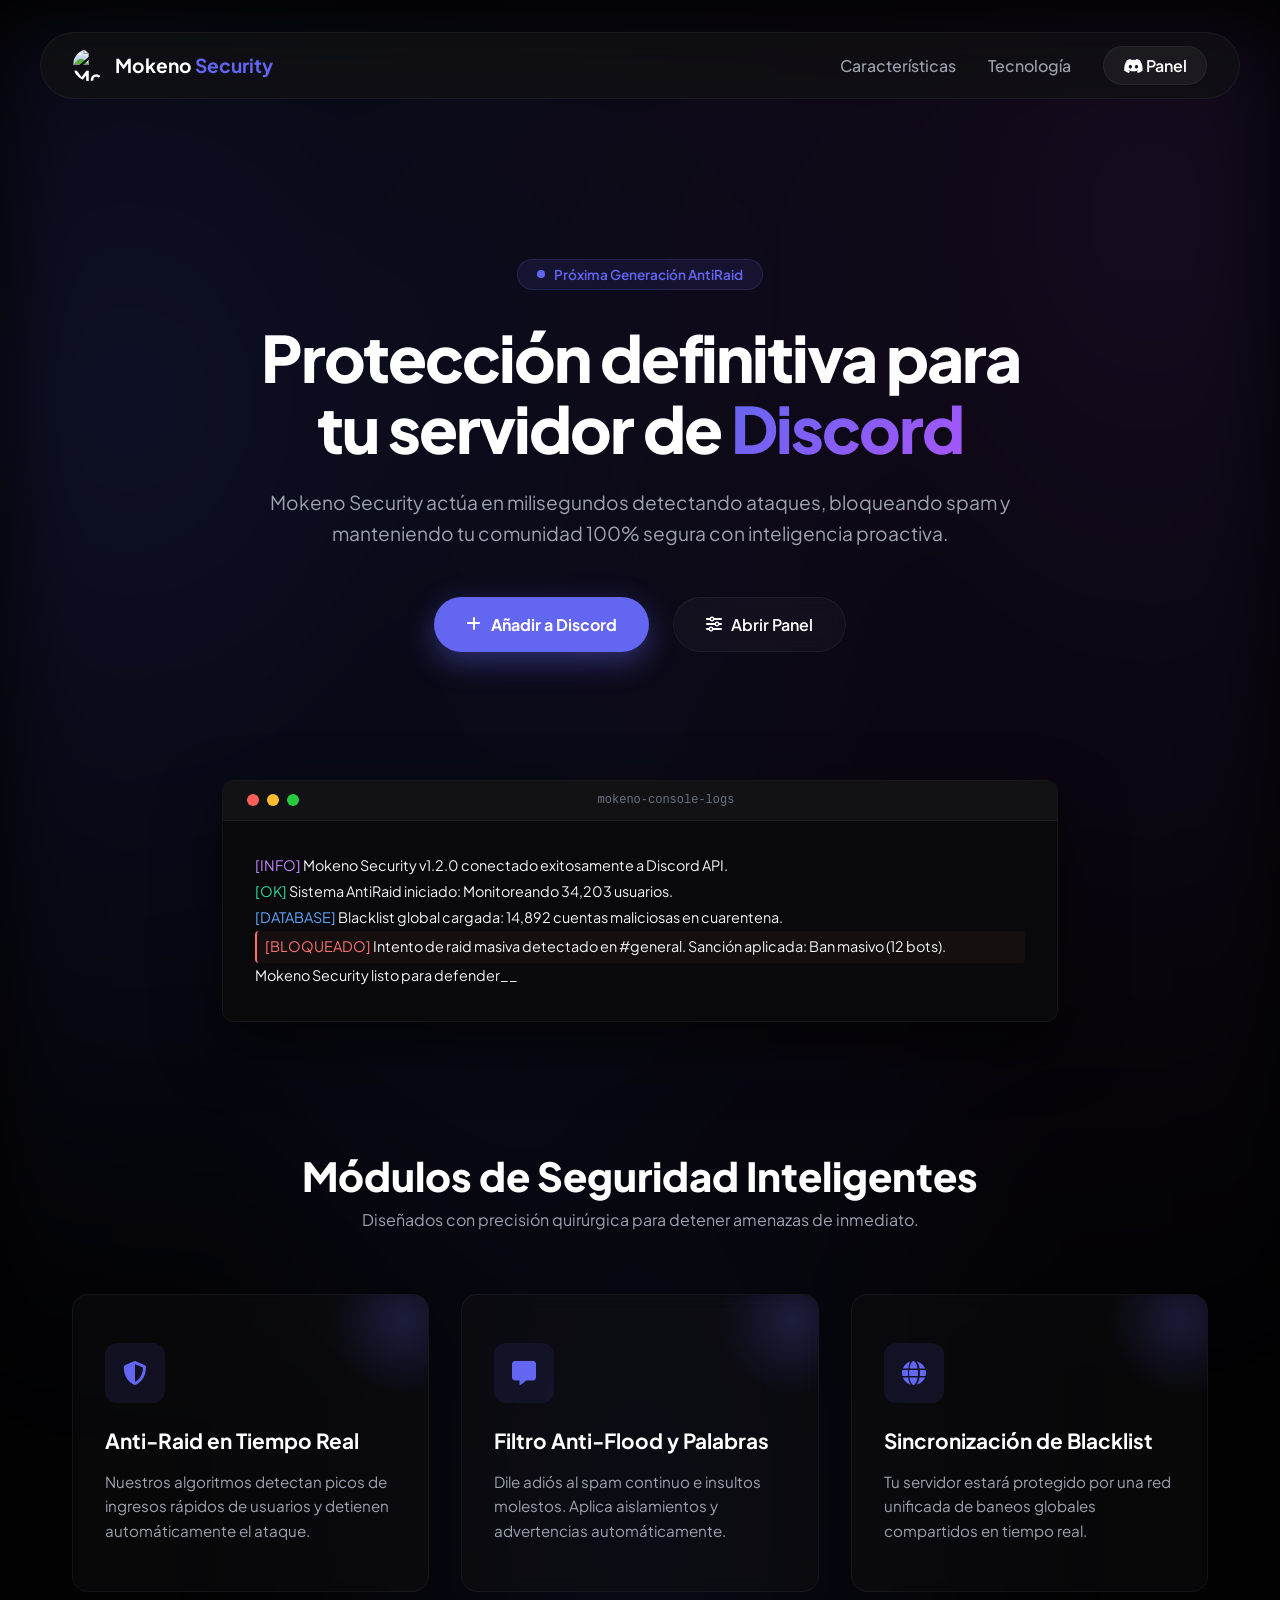
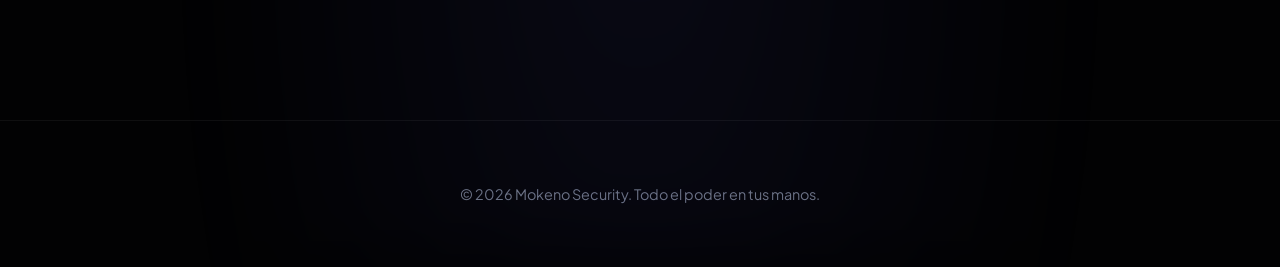
==== commit 39866262: "lop" ====
--- a/public/index.html
+++ b/public/index.html
@@ -16,7 +16,7 @@
     <!-- Navegación Flotante Tipo Píldora -->
     <nav class="nav-pill" data-aos="fade-down" data-aos-duration="1000">
         <div class="nav-logo">
-            <img src="https://i.ibb.co/cSg12pdZ/ct54.webp" alt="Orvix Logo">
+            <img src="https://i.ibb.co/cSg12pdZ/ct54.webp" alt="Mokeno Logo">
             <span>Mokeno <strong>Security</strong></span>
         </div>
         <div class="nav-links-wrapper">
@@ -54,7 +54,7 @@
                     <span></span>
                     <span></span>
                 </div>
-                <div class="terminal-title">orvix-console-logs</div>
+                <div class="terminal-title">mokeno-console-logs</div>
             </div>
             <div class="terminal-body">
                 <p class="t-line"><span class="t-purple">[INFO]</span> Mokeno Security v1.2.0 conectado exitosamente a Discord API.</p>
